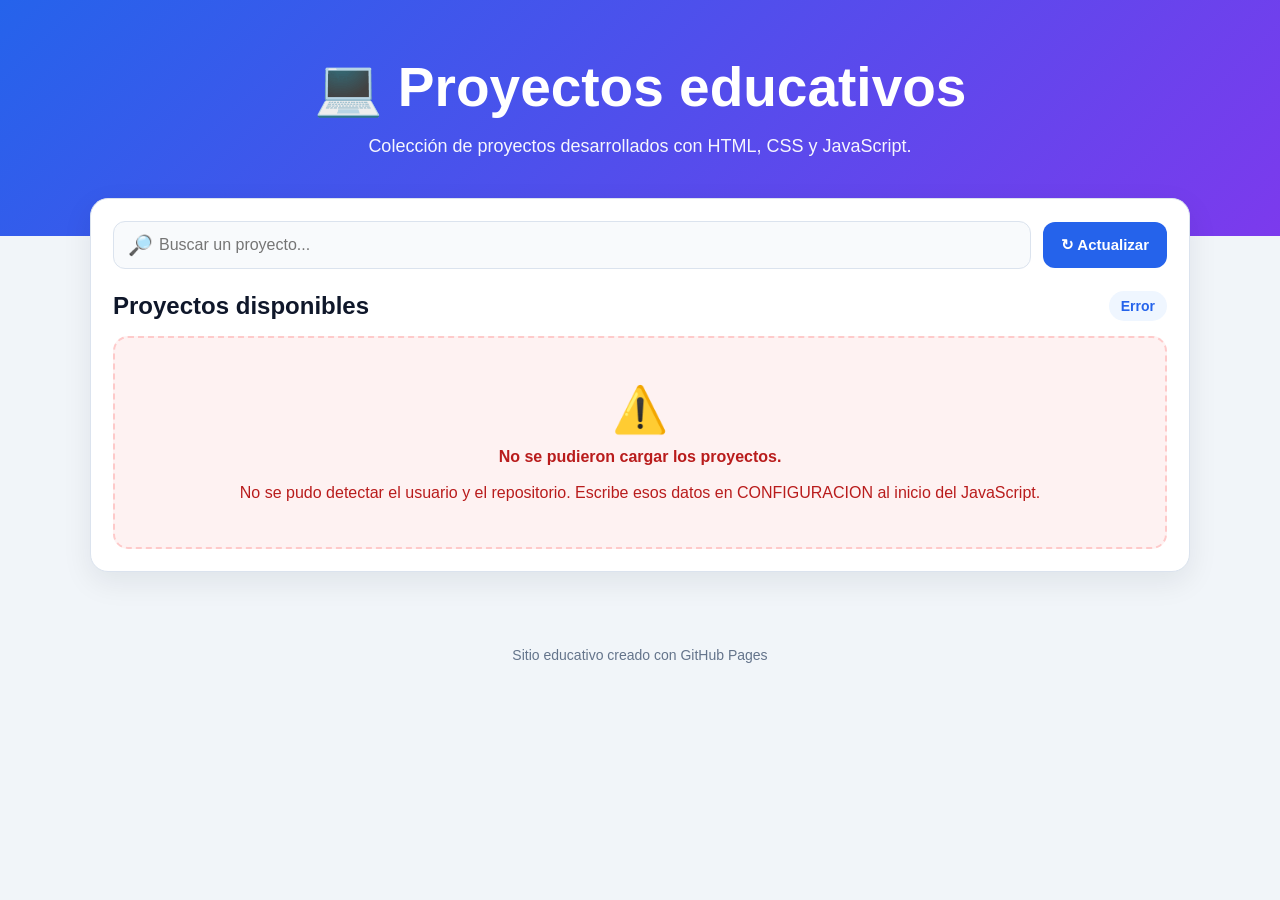
==== index.html @ 65eca0e7 "inicio" ====
<!DOCTYPE html>
<html lang="es">
<head>
  <meta charset="UTF-8">

  <meta
    name="viewport"
    content="width=device-width, initial-scale=1.0"
  >

  <title>Proyectos educativos</title>

  <style>
    :root {
      --color-principal: #2563eb;
      --color-principal-oscuro: #1d4ed8;
      --color-secundario: #7c3aed;
      --color-fondo: #f1f5f9;
      --color-tarjeta: #ffffff;
      --color-texto: #0f172a;
      --color-texto-suave: #64748b;
      --color-borde: #dbe3ee;
      --color-error: #b91c1c;
      --sombra: 0 10px 30px rgba(15, 23, 42, 0.08);
    }

    * {
      box-sizing: border-box;
    }

    body {
      margin: 0;
      min-height: 100vh;
      font-family: Arial, Helvetica, sans-serif;
      color: var(--color-texto);
      background: var(--color-fondo);
    }

    header {
      padding: 55px 20px 75px;
      text-align: center;
      color: white;
      background:
        linear-gradient(
          135deg,
          var(--color-principal),
          var(--color-secundario)
        );
    }

    header h1 {
      margin: 0 0 12px;
      font-size: clamp(32px, 6vw, 55px);
    }

    header p {
      max-width: 750px;
      margin: 0 auto;
      font-size: 18px;
      line-height: 1.6;
      opacity: 0.95;
    }

    main {
      width: min(1100px, calc(100% - 30px));
      margin: -38px auto 50px;
    }

    .panel {
      padding: 22px;
      background: white;
      border: 1px solid var(--color-borde);
      border-radius: 18px;
      box-shadow: var(--sombra);
    }

    .barra-superior {
      display: flex;
      align-items: center;
      gap: 12px;
    }

    .buscador {
      flex: 1;
      position: relative;
    }

    .buscador input {
      width: 100%;
      padding: 14px 16px 14px 45px;
      font-size: 16px;
      color: var(--color-texto);
      background: #f8fafc;
      border: 1px solid var(--color-borde);
      border-radius: 12px;
      outline: none;
    }

    .buscador input:focus {
      border-color: var(--color-principal);
      box-shadow: 0 0 0 3px rgba(37, 99, 235, 0.12);
    }

    .icono-busqueda {
      position: absolute;
      top: 50%;
      left: 15px;
      transform: translateY(-50%);
      font-size: 20px;
    }

    #botonActualizar {
      padding: 14px 18px;
      font-size: 15px;
      font-weight: bold;
      color: white;
      background: var(--color-principal);
      border: none;
      border-radius: 12px;
      cursor: pointer;
    }

    #botonActualizar:hover {
      background: var(--color-principal-oscuro);
    }

    #botonActualizar:disabled {
      cursor: wait;
      opacity: 0.7;
    }

    .resumen {
      display: flex;
      justify-content: space-between;
      align-items: center;
      gap: 12px;
      margin: 22px 0 15px;
    }

    .resumen h2 {
      margin: 0;
      font-size: 24px;
    }

    .contador {
      padding: 7px 12px;
      color: var(--color-principal);
      font-size: 14px;
      font-weight: bold;
      background: #eff6ff;
      border-radius: 20px;
    }

    .proyectos {
      display: grid;
      grid-template-columns:
        repeat(auto-fit, minmax(240px, 1fr));
      gap: 18px;
    }

    .proyecto {
      display: flex;
      flex-direction: column;
      min-height: 210px;
      padding: 22px;
      color: inherit;
      text-decoration: none;
      background: var(--color-tarjeta);
      border: 1px solid var(--color-borde);
      border-radius: 16px;
      transition:
        transform 0.2s ease,
        box-shadow 0.2s ease,
        border-color 0.2s ease;
    }

    .proyecto:hover {
      transform: translateY(-5px);
      border-color: var(--color-principal);
      box-shadow: 0 15px 35px rgba(15, 23, 42, 0.12);
    }

    .proyecto-icono {
      width: 55px;
      height: 55px;
      display: grid;
      place-items: center;
      margin-bottom: 16px;
      font-size: 28px;
      background: #eff6ff;
      border-radius: 14px;
    }

    .proyecto h3 {
      margin: 0 0 10px;
      font-size: 21px;
    }

    .proyecto p {
      margin: 0 0 20px;
      color: var(--color-texto-suave);
      line-height: 1.5;
    }

    .abrir {
      margin-top: auto;
      color: var(--color-principal);
      font-weight: bold;
    }

    .estado {
      padding: 45px 20px;
      text-align: center;
      color: var(--color-texto-suave);
      background: #f8fafc;
      border: 2px dashed var(--color-borde);
      border-radius: 15px;
    }

    .estado-icono {
      display: block;
      margin-bottom: 12px;
      font-size: 45px;
    }

    .error {
      color: var(--color-error);
      background: #fef2f2;
      border-color: #fecaca;
    }

    .oculto {
      display: none;
    }

    footer {
      padding: 25px;
      text-align: center;
      color: var(--color-texto-suave);
      font-size: 14px;
    }

    @media (max-width: 600px) {
      header {
        padding-top: 40px;
      }

      .barra-superior {
        flex-direction: column;
      }

      #botonActualizar {
        width: 100%;
      }

      .resumen {
        align-items: flex-start;
        flex-direction: column;
      }
    }
  </style>
</head>

<body>

  <header>
    <h1>💻 Proyectos educativos</h1>

    <p>
      Colección de proyectos desarrollados con HTML,
      CSS y JavaScript.
    </p>
  </header>

  <main>
    <section class="panel">

      <div class="barra-superior">
        <div class="buscador">
          <span class="icono-busqueda">🔎</span>

          <input
            type="search"
            id="buscador"
            placeholder="Buscar un proyecto..."
            autocomplete="off"
          >
        </div>

        <button type="button" id="botonActualizar">
          ↻ Actualizar
        </button>
      </div>

      <div class="resumen">
        <h2>Proyectos disponibles</h2>

        <span class="contador" id="contador">
          Cargando...
        </span>
      </div>

      <div id="estado" class="estado">
        <span class="estado-icono">⏳</span>
        Buscando proyectos...
      </div>

      <section
        id="contenedorProyectos"
        class="proyectos oculto"
        aria-live="polite"
      ></section>

    </section>
  </main>

  <footer>
    Sitio educativo creado con GitHub Pages
  </footer>

  <script>
    "use strict";

    /*
      CONFIGURACIÓN

      Cuando el sitio está publicado en una dirección
      como:

      https://usuario.github.io/proyectos-web/

      el usuario y el repositorio se detectan
      automáticamente.

      Solo debes escribirlos manualmente si pruebas
      el archivo localmente o utilizas un dominio propio.
    */

    const CONFIGURACION = {
      usuario: "",
      repositorio: "",
      rama: "main",

      /*
        Estas carpetas no aparecerán como proyectos.
      */

      carpetasIgnoradas: [
        ".github",
        "assets",
        "css",
        "js",
        "img",
        "images",
        "recursos",
        "archivos"
      ]
    };

    const contenedorProyectos =
      document.getElementById("contenedorProyectos");

    const elementoEstado =
      document.getElementById("estado");

    const elementoContador =
      document.getElementById("contador");

    const buscador =
      document.getElementById("buscador");

    const botonActualizar =
      document.getElementById("botonActualizar");

    let proyectosEncontrados = [];

    /**
     * Obtiene el usuario y el repositorio.
     * Primero revisa la configuración manual.
     * Después intenta detectarlos desde github.io.
     */
    function obtenerDatosRepositorio() {
      let usuario = CONFIGURACION.usuario.trim();
      let repositorio =
        CONFIGURACION.repositorio.trim();

      const estaEnGitHubPages =
        window.location.hostname.endsWith(
          ".github.io"
        );

      if (
        estaEnGitHubPages &&
        (!usuario || !repositorio)
      ) {
        usuario =
          window.location.hostname.split(".")[0];

        const partesRuta =
          window.location.pathname
            .split("/")
            .filter(Boolean);

        /*
          Proyecto normal:
          usuario.github.io/repositorio/

          Página principal del usuario:
          usuario.github.io/
        */

        repositorio =
          partesRuta[0] ||
          `${usuario}.github.io`;
      }

      if (!usuario || !repositorio) {
        throw new Error(
          "No se pudo detectar el usuario y el " +
          "repositorio. Escribe esos datos en " +
          "CONFIGURACION al inicio del JavaScript."
        );
      }

      return {
        usuario,
        repositorio,
        rama: CONFIGURACION.rama
      };
    }

    /**
     * Convierte el nombre de una carpeta en un
     * título más agradable.
     *
     * Ejemplo:
     * juego-de-culebra -> Juego De Culebra
     */
    function formatearNombre(nombreCarpeta) {
      return nombreCarpeta
        .replace(/[-_]+/g, " ")
        .replace(/\s+/g, " ")
        .trim()
        .replace(
          /\b\p{L}/gu,
          letra => letra.toUpperCase()
        );
    }

    /**
     * Determina si una carpeta debe mostrarse.
     */
    function carpetaPermitida(carpeta) {
      const nombreMinuscula =
        carpeta.name.toLowerCase();

      const ignoradas =
        CONFIGURACION.carpetasIgnoradas.map(
          nombre => nombre.toLowerCase()
        );

      return (
        carpeta.type === "dir" &&
        !carpeta.name.startsWith(".") &&
        !ignoradas.includes(nombreMinuscula)
      );
    }

    /**
     * Construye la dirección relativa del proyecto.
     */
    function construirEnlace(nombreCarpeta) {
      return `./${encodeURIComponent(nombreCarpeta)}/`;
    }

    /**
     * Crea una tarjeta HTML para cada proyecto.
     */
    function crearTarjeta(proyecto) {
      const enlace = document.createElement("a");

      enlace.className = "proyecto";
      enlace.href = construirEnlace(proyecto.name);

      const icono = document.createElement("div");
      icono.className = "proyecto-icono";
      icono.textContent = "🌐";

      const titulo = document.createElement("h3");
      titulo.textContent =
        formatearNombre(proyecto.name);

      const descripcion =
        document.createElement("p");

      descripcion.textContent =
        "Proyecto web desarrollado con HTML, " +
        "CSS y JavaScript.";

      const textoAbrir =
        document.createElement("span");

      textoAbrir.className = "abrir";
      textoAbrir.textContent = "Abrir proyecto →";

      enlace.append(
        icono,
        titulo,
        descripcion,
        textoAbrir
      );

      return enlace;
    }

    /**
     * Dibuja las tarjetas de proyectos.
     */
    function mostrarProyectos(lista) {
      contenedorProyectos.innerHTML = "";

      if (lista.length === 0) {
        contenedorProyectos.classList.add("oculto");

        elementoEstado.className = "estado";
        elementoEstado.classList.remove("oculto");

        elementoEstado.innerHTML = `
          <span class="estado-icono">📂</span>
          No se encontraron proyectos.
        `;

        elementoContador.textContent = "0 proyectos";
        return;
      }

      elementoEstado.classList.add("oculto");
      contenedorProyectos.classList.remove("oculto");

      lista.forEach(proyecto => {
        contenedorProyectos.appendChild(
          crearTarjeta(proyecto)
        );
      });

      const palabra =
        lista.length === 1
          ? "proyecto"
          : "proyectos";

      elementoContador.textContent =
        `${lista.length} ${palabra}`;
    }

    /**
     * Consulta las carpetas del repositorio.
     */
    async function cargarProyectos() {
      botonActualizar.disabled = true;
      botonActualizar.textContent = "Buscando...";

      contenedorProyectos.classList.add("oculto");

      elementoEstado.className = "estado";
      elementoEstado.classList.remove("oculto");

      elementoEstado.innerHTML = `
        <span class="estado-icono">⏳</span>
        Buscando proyectos en GitHub...
      `;

      elementoContador.textContent = "Cargando...";

      try {
        const datos = obtenerDatosRepositorio();

        const urlAPI =
          "https://api.github.com/repos/" +
          `${encodeURIComponent(datos.usuario)}/` +
          `${encodeURIComponent(datos.repositorio)}/` +
          "contents" +
          `?ref=${encodeURIComponent(datos.rama)}`;

        const respuesta = await fetch(urlAPI, {
          cache: "no-store"
        });

        if (!respuesta.ok) {
          if (respuesta.status === 404) {
            throw new Error(
              "No se encontró el repositorio. " +
              "Comprueba el nombre del usuario, " +
              "el repositorio y la rama."
            );
          }

          if (respuesta.status === 403) {
            throw new Error(
              "GitHub rechazó temporalmente la " +
              "consulta. Puede haberse alcanzado " +
              "el límite de solicitudes de la API."
            );
          }

          throw new Error(
            `Error de GitHub: ${respuesta.status}`
          );
        }

        const contenido = await respuesta.json();

        if (!Array.isArray(contenido)) {
          throw new Error(
            "GitHub no devolvió una lista de archivos."
          );
        }

        proyectosEncontrados = contenido
          .filter(carpetaPermitida)
          .sort((a, b) =>
            a.name.localeCompare(
              b.name,
              "es",
              { sensitivity: "base" }
            )
          );

        buscador.value = "";
        mostrarProyectos(proyectosEncontrados);

      } catch (error) {
        console.error(error);

        proyectosEncontrados = [];

        elementoContador.textContent = "Error";

        elementoEstado.className = "estado error";
        elementoEstado.classList.remove("oculto");

        elementoEstado.innerHTML = `
          <span class="estado-icono">⚠️</span>
          <strong>No se pudieron cargar los proyectos.</strong>
          <br><br>
          ${error.message}
        `;
      } finally {
        botonActualizar.disabled = false;
        botonActualizar.textContent = "↻ Actualizar";
      }
    }

    /**
     * Filtra los proyectos mientras se escribe.
     */
    buscador.addEventListener("input", () => {
      const texto =
        buscador.value
          .trim()
          .toLowerCase();

      const filtrados =
        proyectosEncontrados.filter(proyecto => {
          const nombre =
            formatearNombre(proyecto.name)
              .toLowerCase();

          return nombre.includes(texto);
        });

      mostrarProyectos(filtrados);
    });

    botonActualizar.addEventListener(
      "click",
      cargarProyectos
    );

    cargarProyectos();
  </script>

</body>
</html>
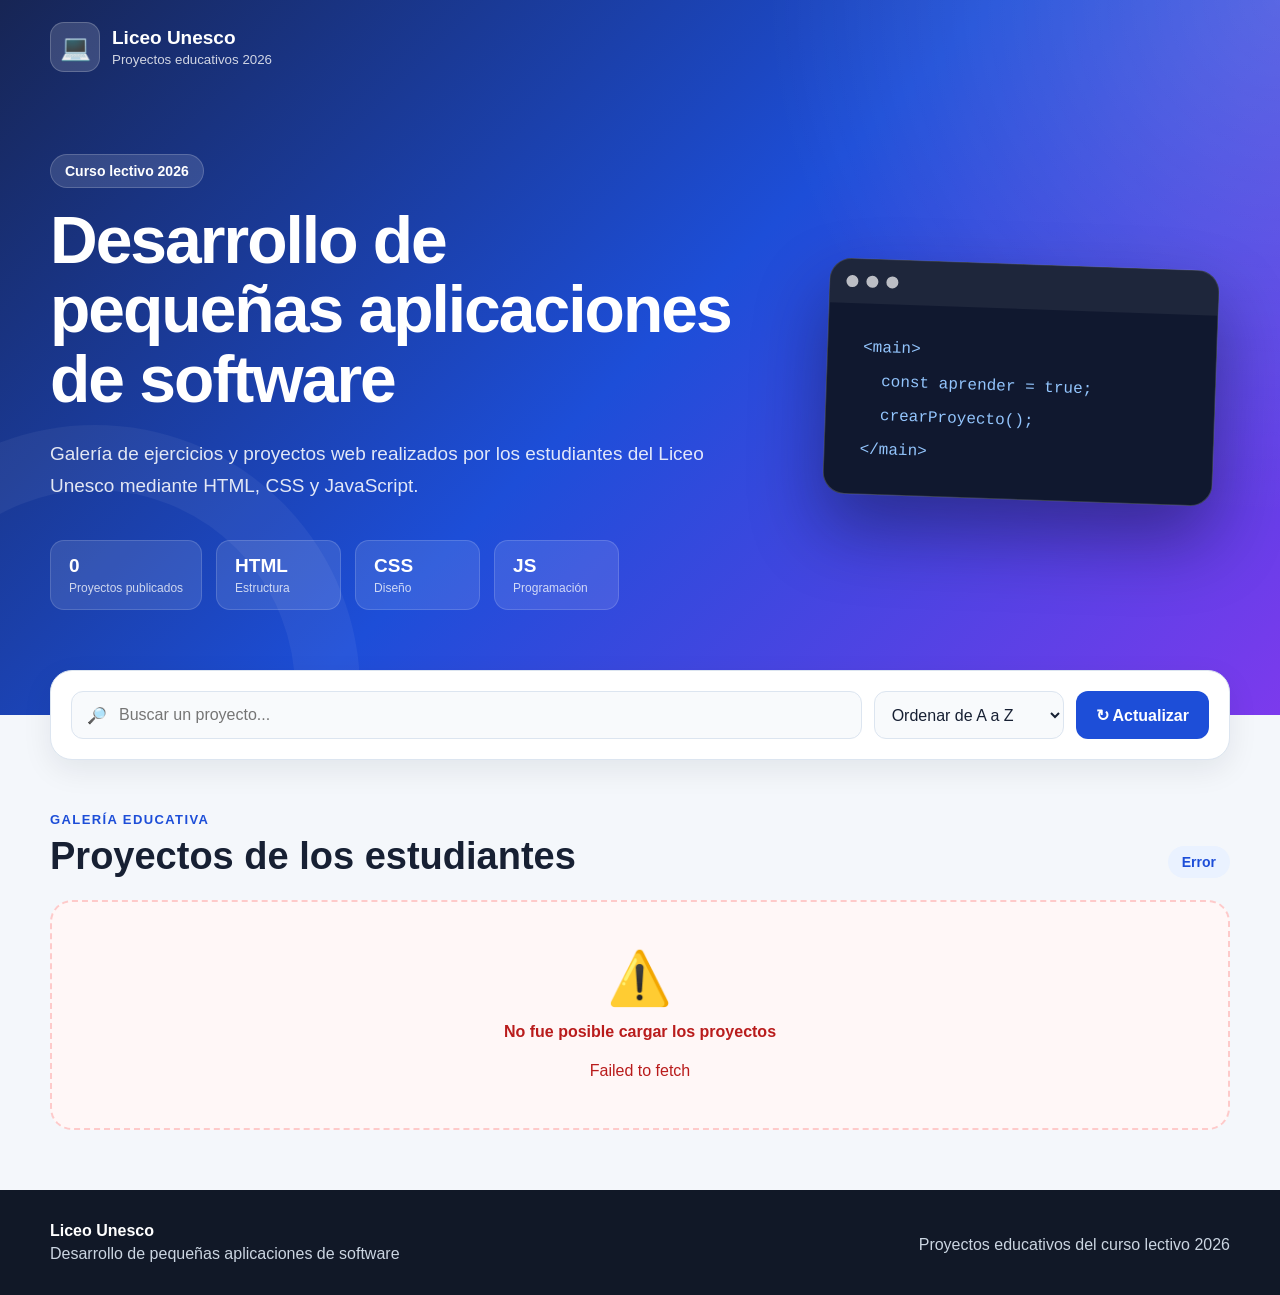
==== commit b777831a: "prueba" ====
--- a/index.html
+++ b/index.html
@@ -8,676 +8,164 @@
     content="width=device-width, initial-scale=1.0"
   >
 
-  <title>Proyectos educativos</title>
+  <meta
+    name="description"
+    content="Galería de proyectos de Desarrollo de pequeñas aplicaciones de software del Liceo Unesco."
+  >
 
-  <style>
-    :root {
-      --color-principal: #2563eb;
-      --color-principal-oscuro: #1d4ed8;
-      --color-secundario: #7c3aed;
-      --color-fondo: #f1f5f9;
-      --color-tarjeta: #ffffff;
-      --color-texto: #0f172a;
-      --color-texto-suave: #64748b;
-      --color-borde: #dbe3ee;
-      --color-error: #b91c1c;
-      --sombra: 0 10px 30px rgba(15, 23, 42, 0.08);
-    }
+  <title>
+    Proyectos de Desarrollo de Software | Liceo Unesco
+  </title>
 
-    * {
-      box-sizing: border-box;
-    }
-
-    body {
-      margin: 0;
-      min-height: 100vh;
-      font-family: Arial, Helvetica, sans-serif;
-      color: var(--color-texto);
-      background: var(--color-fondo);
-    }
-
-    header {
-      padding: 55px 20px 75px;
-      text-align: center;
-      color: white;
-      background:
-        linear-gradient(
-          135deg,
-          var(--color-principal),
-          var(--color-secundario)
-        );
-    }
-
-    header h1 {
-      margin: 0 0 12px;
-      font-size: clamp(32px, 6vw, 55px);
-    }
-
-    header p {
-      max-width: 750px;
-      margin: 0 auto;
-      font-size: 18px;
-      line-height: 1.6;
-      opacity: 0.95;
-    }
-
-    main {
-      width: min(1100px, calc(100% - 30px));
-      margin: -38px auto 50px;
-    }
-
-    .panel {
-      padding: 22px;
-      background: white;
-      border: 1px solid var(--color-borde);
-      border-radius: 18px;
-      box-shadow: var(--sombra);
-    }
-
-    .barra-superior {
-      display: flex;
-      align-items: center;
-      gap: 12px;
-    }
-
-    .buscador {
-      flex: 1;
-      position: relative;
-    }
-
-    .buscador input {
-      width: 100%;
-      padding: 14px 16px 14px 45px;
-      font-size: 16px;
-      color: var(--color-texto);
-      background: #f8fafc;
-      border: 1px solid var(--color-borde);
-      border-radius: 12px;
-      outline: none;
-    }
-
-    .buscador input:focus {
-      border-color: var(--color-principal);
-      box-shadow: 0 0 0 3px rgba(37, 99, 235, 0.12);
-    }
-
-    .icono-busqueda {
-      position: absolute;
-      top: 50%;
-      left: 15px;
-      transform: translateY(-50%);
-      font-size: 20px;
-    }
-
-    #botonActualizar {
-      padding: 14px 18px;
-      font-size: 15px;
-      font-weight: bold;
-      color: white;
-      background: var(--color-principal);
-      border: none;
-      border-radius: 12px;
-      cursor: pointer;
-    }
-
-    #botonActualizar:hover {
-      background: var(--color-principal-oscuro);
-    }
-
-    #botonActualizar:disabled {
-      cursor: wait;
-      opacity: 0.7;
-    }
-
-    .resumen {
-      display: flex;
-      justify-content: space-between;
-      align-items: center;
-      gap: 12px;
-      margin: 22px 0 15px;
-    }
-
-    .resumen h2 {
-      margin: 0;
-      font-size: 24px;
-    }
-
-    .contador {
-      padding: 7px 12px;
-      color: var(--color-principal);
-      font-size: 14px;
-      font-weight: bold;
-      background: #eff6ff;
-      border-radius: 20px;
-    }
-
-    .proyectos {
-      display: grid;
-      grid-template-columns:
-        repeat(auto-fit, minmax(240px, 1fr));
-      gap: 18px;
-    }
-
-    .proyecto {
-      display: flex;
-      flex-direction: column;
-      min-height: 210px;
-      padding: 22px;
-      color: inherit;
-      text-decoration: none;
-      background: var(--color-tarjeta);
-      border: 1px solid var(--color-borde);
-      border-radius: 16px;
-      transition:
-        transform 0.2s ease,
-        box-shadow 0.2s ease,
-        border-color 0.2s ease;
-    }
-
-    .proyecto:hover {
-      transform: translateY(-5px);
-      border-color: var(--color-principal);
-      box-shadow: 0 15px 35px rgba(15, 23, 42, 0.12);
-    }
-
-    .proyecto-icono {
-      width: 55px;
-      height: 55px;
-      display: grid;
-      place-items: center;
-      margin-bottom: 16px;
-      font-size: 28px;
-      background: #eff6ff;
-      border-radius: 14px;
-    }
-
-    .proyecto h3 {
-      margin: 0 0 10px;
-      font-size: 21px;
-    }
-
-    .proyecto p {
-      margin: 0 0 20px;
-      color: var(--color-texto-suave);
-      line-height: 1.5;
-    }
-
-    .abrir {
-      margin-top: auto;
-      color: var(--color-principal);
-      font-weight: bold;
-    }
-
-    .estado {
-      padding: 45px 20px;
-      text-align: center;
-      color: var(--color-texto-suave);
-      background: #f8fafc;
-      border: 2px dashed var(--color-borde);
-      border-radius: 15px;
-    }
-
-    .estado-icono {
-      display: block;
-      margin-bottom: 12px;
-      font-size: 45px;
-    }
-
-    .error {
-      color: var(--color-error);
-      background: #fef2f2;
-      border-color: #fecaca;
-    }
-
-    .oculto {
-      display: none;
-    }
-
-    footer {
-      padding: 25px;
-      text-align: center;
-      color: var(--color-texto-suave);
-      font-size: 14px;
-    }
-
-    @media (max-width: 600px) {
-      header {
-        padding-top: 40px;
-      }
-
-      .barra-superior {
-        flex-direction: column;
-      }
-
-      #botonActualizar {
-        width: 100%;
-      }
-
-      .resumen {
-        align-items: flex-start;
-        flex-direction: column;
-      }
-    }
-  </style>
+  <link rel="stylesheet" href="./css/styles.css">
+  <script src="./js/app.js" defer></script>
 </head>
 
 <body>
 
-  <header>
-    <h1>💻 Proyectos educativos</h1>
+  <header class="encabezado">
+    <nav class="navegacion">
+      <a href="./" class="marca">
+        <span class="marca-icono">💻</span>
 
-    <p>
-      Colección de proyectos desarrollados con HTML,
-      CSS y JavaScript.
-    </p>
+        <span class="marca-texto">
+          <strong>Liceo Unesco</strong>
+          <small>Proyectos educativos 2026</small>
+        </span>
+      </a>
+    </nav>
+
+    <section class="presentacion">
+      <div class="presentacion-contenido">
+        <span class="etiqueta">Curso lectivo 2026</span>
+
+        <h1>
+          Desarrollo de pequeñas aplicaciones de software
+        </h1>
+
+        <p>
+          Galería de ejercicios y proyectos web realizados
+          por los estudiantes del Liceo Unesco mediante
+          HTML, CSS y JavaScript.
+        </p>
+
+        <div class="estadisticas">
+          <div class="estadistica">
+            <strong id="totalProyectos">0</strong>
+            <span>Proyectos publicados</span>
+          </div>
+
+          <div class="estadistica">
+            <strong>HTML</strong>
+            <span>Estructura</span>
+          </div>
+
+          <div class="estadistica">
+            <strong>CSS</strong>
+            <span>Diseño</span>
+          </div>
+
+          <div class="estadistica">
+            <strong>JS</strong>
+            <span>Programación</span>
+          </div>
+        </div>
+      </div>
+
+      <div class="presentacion-ilustracion" aria-hidden="true">
+        <div class="ventana-codigo">
+          <div class="ventana-barra">
+            <span></span>
+            <span></span>
+            <span></span>
+          </div>
+
+          <div class="lineas-codigo">
+            <span>&lt;main&gt;</span>
+            <span>&nbsp;&nbsp;const aprender = true;</span>
+            <span>&nbsp;&nbsp;crearProyecto();</span>
+            <span>&lt;/main&gt;</span>
+          </div>
+        </div>
+      </div>
+    </section>
   </header>
 
-  <main>
-    <section class="panel">
+  <main class="contenido-principal">
 
-      <div class="barra-superior">
-        <div class="buscador">
-          <span class="icono-busqueda">🔎</span>
+    <section class="panel-controles">
+      <div class="buscador-contenedor">
+        <span class="buscador-icono">🔎</span>
 
-          <input
-            type="search"
-            id="buscador"
-            placeholder="Buscar un proyecto..."
-            autocomplete="off"
-          >
+        <input
+          type="search"
+          id="buscador"
+          placeholder="Buscar un proyecto..."
+          autocomplete="off"
+          aria-label="Buscar proyectos"
+        >
+      </div>
+
+      <select
+        id="ordenProyectos"
+        class="selector"
+        aria-label="Ordenar proyectos"
+      >
+        <option value="nombre-asc">
+          Ordenar de A a Z
+        </option>
+
+        <option value="nombre-desc">
+          Ordenar de Z a A
+        </option>
+      </select>
+
+      <button
+        type="button"
+        id="botonActualizar"
+        class="boton-actualizar"
+      >
+        ↻ Actualizar
+      </button>
+    </section>
+
+    <section class="seccion-proyectos">
+      <div class="seccion-encabezado">
+        <div>
+          <span class="subtitulo">Galería educativa</span>
+          <h2>Proyectos de los estudiantes</h2>
         </div>
 
-        <button type="button" id="botonActualizar">
-          ↻ Actualizar
-        </button>
-      </div>
-
-      <div class="resumen">
-        <h2>Proyectos disponibles</h2>
-
-        <span class="contador" id="contador">
-          Cargando...
+        <span id="contador" class="contador">
+          Cargando…
         </span>
       </div>
 
       <div id="estado" class="estado">
-        <span class="estado-icono">⏳</span>
-        Buscando proyectos...
+        <div class="cargador"></div>
+        <p>Buscando proyectos publicados…</p>
       </div>
 
-      <section
+      <div
         id="contenedorProyectos"
-        class="proyectos oculto"
+        class="rejilla-proyectos oculto"
         aria-live="polite"
-      ></section>
+      ></div>
+    </section>
 
-    </section>
   </main>
 
-  <footer>
-    Sitio educativo creado con GitHub Pages
+  <footer class="pie-pagina">
+    <div>
+      <strong>Liceo Unesco</strong>
+
+      <p>
+        Desarrollo de pequeñas aplicaciones de software
+      </p>
+    </div>
+
+    <p>Proyectos educativos del curso lectivo 2026</p>
   </footer>
-
-  <script>
-    "use strict";
-
-    /*
-      CONFIGURACIÓN
-
-      Cuando el sitio está publicado en una dirección
-      como:
-
-      https://usuario.github.io/proyectos-web/
-
-      el usuario y el repositorio se detectan
-      automáticamente.
-
-      Solo debes escribirlos manualmente si pruebas
-      el archivo localmente o utilizas un dominio propio.
-    */
-
-    const CONFIGURACION = {
-      usuario: "",
-      repositorio: "",
-      rama: "main",
-
-      /*
-        Estas carpetas no aparecerán como proyectos.
-      */
-
-      carpetasIgnoradas: [
-        ".github",
-        "assets",
-        "css",
-        "js",
-        "img",
-        "images",
-        "recursos",
-        "archivos"
-      ]
-    };
-
-    const contenedorProyectos =
-      document.getElementById("contenedorProyectos");
-
-    const elementoEstado =
-      document.getElementById("estado");
-
-    const elementoContador =
-      document.getElementById("contador");
-
-    const buscador =
-      document.getElementById("buscador");
-
-    const botonActualizar =
-      document.getElementById("botonActualizar");
-
-    let proyectosEncontrados = [];
-
-    /**
-     * Obtiene el usuario y el repositorio.
-     * Primero revisa la configuración manual.
-     * Después intenta detectarlos desde github.io.
-     */
-    function obtenerDatosRepositorio() {
-      let usuario = CONFIGURACION.usuario.trim();
-      let repositorio =
-        CONFIGURACION.repositorio.trim();
-
-      const estaEnGitHubPages =
-        window.location.hostname.endsWith(
-          ".github.io"
-        );
-
-      if (
-        estaEnGitHubPages &&
-        (!usuario || !repositorio)
-      ) {
-        usuario =
-          window.location.hostname.split(".")[0];
-
-        const partesRuta =
-          window.location.pathname
-            .split("/")
-            .filter(Boolean);
-
-        /*
-          Proyecto normal:
-          usuario.github.io/repositorio/
-
-          Página principal del usuario:
-          usuario.github.io/
-        */
-
-        repositorio =
-          partesRuta[0] ||
-          `${usuario}.github.io`;
-      }
-
-      if (!usuario || !repositorio) {
-        throw new Error(
-          "No se pudo detectar el usuario y el " +
-          "repositorio. Escribe esos datos en " +
-          "CONFIGURACION al inicio del JavaScript."
-        );
-      }
-
-      return {
-        usuario,
-        repositorio,
-        rama: CONFIGURACION.rama
-      };
-    }
-
-    /**
-     * Convierte el nombre de una carpeta en un
-     * título más agradable.
-     *
-     * Ejemplo:
-     * juego-de-culebra -> Juego De Culebra
-     */
-    function formatearNombre(nombreCarpeta) {
-      return nombreCarpeta
-        .replace(/[-_]+/g, " ")
-        .replace(/\s+/g, " ")
-        .trim()
-        .replace(
-          /\b\p{L}/gu,
-          letra => letra.toUpperCase()
-        );
-    }
-
-    /**
-     * Determina si una carpeta debe mostrarse.
-     */
-    function carpetaPermitida(carpeta) {
-      const nombreMinuscula =
-        carpeta.name.toLowerCase();
-
-      const ignoradas =
-        CONFIGURACION.carpetasIgnoradas.map(
-          nombre => nombre.toLowerCase()
-        );
-
-      return (
-        carpeta.type === "dir" &&
-        !carpeta.name.startsWith(".") &&
-        !ignoradas.includes(nombreMinuscula)
-      );
-    }
-
-    /**
-     * Construye la dirección relativa del proyecto.
-     */
-    function construirEnlace(nombreCarpeta) {
-      return `./${encodeURIComponent(nombreCarpeta)}/`;
-    }
-
-    /**
-     * Crea una tarjeta HTML para cada proyecto.
-     */
-    function crearTarjeta(proyecto) {
-      const enlace = document.createElement("a");
-
-      enlace.className = "proyecto";
-      enlace.href = construirEnlace(proyecto.name);
-
-      const icono = document.createElement("div");
-      icono.className = "proyecto-icono";
-      icono.textContent = "🌐";
-
-      const titulo = document.createElement("h3");
-      titulo.textContent =
-        formatearNombre(proyecto.name);
-
-      const descripcion =
-        document.createElement("p");
-
-      descripcion.textContent =
-        "Proyecto web desarrollado con HTML, " +
-        "CSS y JavaScript.";
-
-      const textoAbrir =
-        document.createElement("span");
-
-      textoAbrir.className = "abrir";
-      textoAbrir.textContent = "Abrir proyecto →";
-
-      enlace.append(
-        icono,
-        titulo,
-        descripcion,
-        textoAbrir
-      );
-
-      return enlace;
-    }
-
-    /**
-     * Dibuja las tarjetas de proyectos.
-     */
-    function mostrarProyectos(lista) {
-      contenedorProyectos.innerHTML = "";
-
-      if (lista.length === 0) {
-        contenedorProyectos.classList.add("oculto");
-
-        elementoEstado.className = "estado";
-        elementoEstado.classList.remove("oculto");
-
-        elementoEstado.innerHTML = `
-          <span class="estado-icono">📂</span>
-          No se encontraron proyectos.
-        `;
-
-        elementoContador.textContent = "0 proyectos";
-        return;
-      }
-
-      elementoEstado.classList.add("oculto");
-      contenedorProyectos.classList.remove("oculto");
-
-      lista.forEach(proyecto => {
-        contenedorProyectos.appendChild(
-          crearTarjeta(proyecto)
-        );
-      });
-
-      const palabra =
-        lista.length === 1
-          ? "proyecto"
-          : "proyectos";
-
-      elementoContador.textContent =
-        `${lista.length} ${palabra}`;
-    }
-
-    /**
-     * Consulta las carpetas del repositorio.
-     */
-    async function cargarProyectos() {
-      botonActualizar.disabled = true;
-      botonActualizar.textContent = "Buscando...";
-
-      contenedorProyectos.classList.add("oculto");
-
-      elementoEstado.className = "estado";
-      elementoEstado.classList.remove("oculto");
-
-      elementoEstado.innerHTML = `
-        <span class="estado-icono">⏳</span>
-        Buscando proyectos en GitHub...
-      `;
-
-      elementoContador.textContent = "Cargando...";
-
-      try {
-        const datos = obtenerDatosRepositorio();
-
-        const urlAPI =
-          "https://api.github.com/repos/" +
-          `${encodeURIComponent(datos.usuario)}/` +
-          `${encodeURIComponent(datos.repositorio)}/` +
-          "contents" +
-          `?ref=${encodeURIComponent(datos.rama)}`;
-
-        const respuesta = await fetch(urlAPI, {
-          cache: "no-store"
-        });
-
-        if (!respuesta.ok) {
-          if (respuesta.status === 404) {
-            throw new Error(
-              "No se encontró el repositorio. " +
-              "Comprueba el nombre del usuario, " +
-              "el repositorio y la rama."
-            );
-          }
-
-          if (respuesta.status === 403) {
-            throw new Error(
-              "GitHub rechazó temporalmente la " +
-              "consulta. Puede haberse alcanzado " +
-              "el límite de solicitudes de la API."
-            );
-          }
-
-          throw new Error(
-            `Error de GitHub: ${respuesta.status}`
-          );
-        }
-
-        const contenido = await respuesta.json();
-
-        if (!Array.isArray(contenido)) {
-          throw new Error(
-            "GitHub no devolvió una lista de archivos."
-          );
-        }
-
-        proyectosEncontrados = contenido
-          .filter(carpetaPermitida)
-          .sort((a, b) =>
-            a.name.localeCompare(
-              b.name,
-              "es",
-              { sensitivity: "base" }
-            )
-          );
-
-        buscador.value = "";
-        mostrarProyectos(proyectosEncontrados);
-
-      } catch (error) {
-        console.error(error);
-
-        proyectosEncontrados = [];
-
-        elementoContador.textContent = "Error";
-
-        elementoEstado.className = "estado error";
-        elementoEstado.classList.remove("oculto");
-
-        elementoEstado.innerHTML = `
-          <span class="estado-icono">⚠️</span>
-          <strong>No se pudieron cargar los proyectos.</strong>
-          <br><br>
-          ${error.message}
-        `;
-      } finally {
-        botonActualizar.disabled = false;
-        botonActualizar.textContent = "↻ Actualizar";
-      }
-    }
-
-    /**
-     * Filtra los proyectos mientras se escribe.
-     */
-    buscador.addEventListener("input", () => {
-      const texto =
-        buscador.value
-          .trim()
-          .toLowerCase();
-
-      const filtrados =
-        proyectosEncontrados.filter(proyecto => {
-          const nombre =
-            formatearNombre(proyecto.name)
-              .toLowerCase();
-
-          return nombre.includes(texto);
-        });
-
-      mostrarProyectos(filtrados);
-    });
-
-    botonActualizar.addEventListener(
-      "click",
-      cargarProyectos
-    );
-
-    cargarProyectos();
-  </script>
 
 </body>
 </html>
--- a/css/styles.css
+++ b/css/styles.css
@@ -0,0 +1,587 @@
+:root {
+    --primario: #1d4ed8;
+    --primario-oscuro: #1e3a8a;
+    --secundario: #7c3aed;
+    --acento: #06b6d4;
+    --fondo: #f4f7fb;
+    --superficie: #ffffff;
+    --texto: #172033;
+    --texto-suave: #64748b;
+    --borde: #dce5f0;
+    --exito: #15803d;
+    --error: #b91c1c;
+    --sombra: 0 10px 30px rgba(15, 23, 42, 0.08);
+    --sombra-grande: 0 18px 45px rgba(15, 23, 42, 0.15);
+}
+
+* {
+    box-sizing: border-box;
+}
+
+html {
+    scroll-behavior: smooth;
+}
+
+body {
+    margin: 0;
+    min-height: 100vh;
+    font-family: Arial, Helvetica, sans-serif;
+    color: var(--texto);
+    background: var(--fondo);
+}
+
+a {
+    color: inherit;
+}
+
+button,
+input,
+select {
+    font: inherit;
+}
+
+/* Encabezado */
+
+.encabezado {
+    position: relative;
+    overflow: hidden;
+    color: white;
+    background:
+        radial-gradient(circle at top right,
+            rgba(255, 255, 255, 0.17),
+            transparent 35%),
+        linear-gradient(135deg,
+            #172554,
+            var(--primario),
+            var(--secundario));
+}
+
+.encabezado::before {
+    content: "";
+    position: absolute;
+    width: 400px;
+    height: 400px;
+    left: -170px;
+    bottom: -240px;
+    border: 65px solid rgba(255, 255, 255, 0.05);
+    border-radius: 50%;
+}
+
+.navegacion {
+    position: relative;
+    z-index: 1;
+    width: min(1180px, calc(100% - 32px));
+    margin: 0 auto;
+    padding: 22px 0;
+}
+
+.marca {
+    display: inline-flex;
+    align-items: center;
+    gap: 12px;
+    color: white;
+    text-decoration: none;
+}
+
+.marca-icono {
+    width: 50px;
+    height: 50px;
+    display: grid;
+    place-items: center;
+    font-size: 25px;
+    background: rgba(255, 255, 255, 0.15);
+    border: 1px solid rgba(255, 255, 255, 0.2);
+    border-radius: 14px;
+}
+
+.marca-texto {
+    display: flex;
+    flex-direction: column;
+}
+
+.marca-texto strong {
+    font-size: 19px;
+}
+
+.marca-texto small {
+    margin-top: 3px;
+    opacity: 0.8;
+}
+
+/* Presentación */
+
+.presentacion {
+    position: relative;
+    z-index: 1;
+    width: min(1180px, calc(100% - 32px));
+    margin: 0 auto;
+    padding: 60px 0 105px;
+    display: grid;
+    grid-template-columns: 1.25fr 0.75fr;
+    align-items: center;
+    gap: 65px;
+}
+
+.etiqueta {
+    display: inline-block;
+    margin-bottom: 18px;
+    padding: 8px 14px;
+    font-size: 14px;
+    font-weight: bold;
+    background: rgba(255, 255, 255, 0.13);
+    border: 1px solid rgba(255, 255, 255, 0.18);
+    border-radius: 999px;
+}
+
+.presentacion h1 {
+    max-width: 780px;
+    margin: 0;
+    font-size: clamp(38px, 6vw, 66px);
+    line-height: 1.05;
+    letter-spacing: -2px;
+}
+
+.presentacion p {
+    max-width: 720px;
+    margin: 24px 0 0;
+    font-size: 19px;
+    line-height: 1.7;
+    color: rgba(255, 255, 255, 0.87);
+}
+
+.estadisticas {
+    margin-top: 38px;
+    display: flex;
+    flex-wrap: wrap;
+    gap: 14px;
+}
+
+.estadistica {
+    min-width: 125px;
+    padding: 14px 18px;
+    background: rgba(255, 255, 255, 0.11);
+    border: 1px solid rgba(255, 255, 255, 0.15);
+    border-radius: 14px;
+}
+
+.estadistica strong,
+.estadistica span {
+    display: block;
+}
+
+.estadistica strong {
+    font-size: 19px;
+}
+
+.estadistica span {
+    margin-top: 4px;
+    font-size: 12px;
+    color: rgba(255, 255, 255, 0.76);
+}
+
+.presentacion-ilustracion {
+    display: flex;
+    justify-content: center;
+}
+
+.ventana-codigo {
+    width: min(100%, 390px);
+    overflow: hidden;
+    transform: rotate(2deg);
+    background: #10182f;
+    border: 1px solid rgba(255, 255, 255, 0.18);
+    border-radius: 22px;
+    box-shadow: 0 35px 70px rgba(7, 11, 32, 0.4);
+}
+
+.ventana-barra {
+    padding: 16px;
+    display: flex;
+    gap: 8px;
+    background: rgba(255, 255, 255, 0.06);
+}
+
+.ventana-barra span {
+    width: 12px;
+    height: 12px;
+    background: white;
+    border-radius: 50%;
+    opacity: 0.7;
+}
+
+.lineas-codigo {
+    padding: 35px;
+    display: flex;
+    flex-direction: column;
+    gap: 16px;
+    font-family: Consolas, monospace;
+    color: #93c5fd;
+}
+
+/* Contenido */
+
+.contenido-principal {
+    position: relative;
+    z-index: 2;
+    width: min(1180px, calc(100% - 32px));
+    margin: -45px auto 60px;
+}
+
+.panel-controles {
+    padding: 20px;
+    display: grid;
+    grid-template-columns: 1fr auto auto;
+    gap: 12px;
+    background: white;
+    border: 1px solid var(--borde);
+    border-radius: 22px;
+    box-shadow: var(--sombra);
+}
+
+.buscador-contenedor {
+    position: relative;
+}
+
+.buscador-icono {
+    position: absolute;
+    top: 50%;
+    left: 16px;
+    transform: translateY(-50%);
+    pointer-events: none;
+}
+
+.buscador-contenedor input,
+.selector {
+    width: 100%;
+    height: 48px;
+    color: var(--texto);
+    background: #f8fafc;
+    border: 1px solid var(--borde);
+    border-radius: 12px;
+    outline: none;
+}
+
+.buscador-contenedor input {
+    padding: 0 16px 0 47px;
+}
+
+.selector {
+    min-width: 190px;
+    padding: 0 13px;
+    cursor: pointer;
+}
+
+.buscador-contenedor input:focus,
+.selector:focus {
+    border-color: #3b82f6;
+    box-shadow: 0 0 0 4px rgba(59, 130, 246, 0.13);
+}
+
+.boton-actualizar {
+    height: 48px;
+    padding: 0 20px;
+    color: white;
+    font-weight: bold;
+    background: var(--primario);
+    border: none;
+    border-radius: 12px;
+    cursor: pointer;
+}
+
+.boton-actualizar:hover {
+    background: var(--primario-oscuro);
+}
+
+.boton-actualizar:disabled {
+    cursor: wait;
+    opacity: 0.65;
+}
+
+/* Proyectos */
+
+.seccion-proyectos {
+    margin-top: 50px;
+}
+
+.seccion-encabezado {
+    margin-bottom: 22px;
+    display: flex;
+    justify-content: space-between;
+    align-items: end;
+    gap: 20px;
+}
+
+.subtitulo {
+    color: var(--primario);
+    font-size: 13px;
+    font-weight: bold;
+    text-transform: uppercase;
+    letter-spacing: 1.4px;
+}
+
+.seccion-encabezado h2 {
+    margin: 7px 0 0;
+    font-size: clamp(27px, 4vw, 38px);
+}
+
+.contador {
+    padding: 8px 14px;
+    color: var(--primario);
+    font-size: 14px;
+    font-weight: bold;
+    background: #eaf2ff;
+    border-radius: 999px;
+}
+
+.rejilla-proyectos {
+    display: grid;
+    grid-template-columns:
+        repeat(auto-fill, minmax(280px, 1fr));
+    gap: 24px;
+}
+
+/* Cards */
+
+.tarjeta-proyecto {
+    overflow: hidden;
+    display: flex;
+    flex-direction: column;
+    min-height: 390px;
+    color: inherit;
+    text-decoration: none;
+    background: white;
+    border: 1px solid var(--borde);
+    border-radius: 20px;
+    box-shadow: var(--sombra);
+    transition:
+        transform 0.25s ease,
+        box-shadow 0.25s ease,
+        border-color 0.25s ease;
+}
+
+.tarjeta-proyecto:hover {
+    transform: translateY(-8px);
+    border-color: #93c5fd;
+    box-shadow: var(--sombra-grande);
+}
+
+.tarjeta-imagen {
+    position: relative;
+    height: 185px;
+    overflow: hidden;
+    display: grid;
+    place-items: center;
+    background:
+        linear-gradient(135deg,
+            #dbeafe,
+            #ede9fe);
+}
+
+.tarjeta-imagen img {
+    width: 100%;
+    height: 100%;
+    object-fit: cover;
+    transition: transform 0.35s ease;
+}
+
+.tarjeta-proyecto:hover .tarjeta-imagen img {
+    transform: scale(1.05);
+}
+
+.imagen-alternativa {
+    font-size: 72px;
+}
+
+.tarjeta-numero {
+    position: absolute;
+    top: 14px;
+    left: 14px;
+    padding: 6px 10px;
+    color: white;
+    font-size: 12px;
+    font-weight: bold;
+    background: rgba(15, 23, 42, 0.72);
+    border-radius: 999px;
+}
+
+.tarjeta-contenido {
+    flex: 1;
+    padding: 22px;
+    display: flex;
+    flex-direction: column;
+}
+
+.tarjeta-etiqueta {
+    align-self: flex-start;
+    margin-bottom: 12px;
+    padding: 6px 10px;
+    color: var(--exito);
+    font-size: 12px;
+    font-weight: bold;
+    background: #dcfce7;
+    border-radius: 999px;
+}
+
+.tarjeta-contenido h3 {
+    margin: 0;
+    font-size: 22px;
+    line-height: 1.3;
+}
+
+.tarjeta-contenido p {
+    margin: 12px 0 20px;
+    color: var(--texto-suave);
+    line-height: 1.6;
+}
+
+.tarjeta-accion {
+    margin-top: auto;
+    padding-top: 16px;
+    display: flex;
+    justify-content: space-between;
+    color: var(--primario);
+    font-weight: bold;
+    border-top: 1px solid #edf1f5;
+}
+
+.tarjeta-accion span:last-child {
+    font-size: 21px;
+    transition: transform 0.2s ease;
+}
+
+.tarjeta-proyecto:hover .tarjeta-accion span:last-child {
+    transform: translateX(5px);
+}
+
+/* Estados */
+
+.estado {
+    min-height: 230px;
+    padding: 35px;
+    display: grid;
+    place-items: center;
+    align-content: center;
+    text-align: center;
+    color: var(--texto-suave);
+    background: white;
+    border: 2px dashed var(--borde);
+    border-radius: 22px;
+}
+
+.estado p {
+    margin: 18px 0 0;
+    line-height: 1.5;
+}
+
+.estado-error {
+    color: var(--error);
+    background: #fff7f7;
+    border-color: #fecaca;
+}
+
+.estado-icono {
+    display: block;
+    margin-bottom: 14px;
+    font-size: 52px;
+}
+
+.cargador {
+    width: 46px;
+    height: 46px;
+    border: 5px solid #dbeafe;
+    border-top-color: var(--primario);
+    border-radius: 50%;
+    animation: girar 0.8s linear infinite;
+}
+
+.oculto {
+    display: none;
+}
+
+@keyframes girar {
+    to {
+        transform: rotate(360deg);
+    }
+}
+
+/* Pie */
+
+.pie-pagina {
+    padding: 32px max(20px, calc((100% - 1180px) / 2));
+    display: flex;
+    justify-content: space-between;
+    align-items: center;
+    gap: 25px;
+    color: #cbd5e1;
+    background: #111827;
+}
+
+.pie-pagina strong {
+    color: white;
+}
+
+.pie-pagina p {
+    margin: 5px 0 0;
+}
+
+/* Diseño adaptable */
+
+@media (max-width: 850px) {
+    .presentacion {
+        grid-template-columns: 1fr;
+    }
+
+    .presentacion-ilustracion {
+        display: none;
+    }
+
+    .panel-controles {
+        grid-template-columns: 1fr 1fr;
+    }
+
+    .buscador-contenedor {
+        grid-column: 1 / -1;
+    }
+}
+
+@media (max-width: 600px) {
+    .marca-texto small {
+        display: none;
+    }
+
+    .presentacion {
+        padding-top: 40px;
+        padding-bottom: 85px;
+    }
+
+    .presentacion h1 {
+        letter-spacing: -1px;
+    }
+
+    .estadisticas {
+        display: grid;
+        grid-template-columns: 1fr 1fr;
+    }
+
+    .panel-controles {
+        grid-template-columns: 1fr;
+    }
+
+    .buscador-contenedor {
+        grid-column: auto;
+    }
+
+    .seccion-encabezado {
+        align-items: flex-start;
+        flex-direction: column;
+    }
+
+    .rejilla-proyectos {
+        grid-template-columns: 1fr;
+    }
+
+    .pie-pagina {
+        align-items: flex-start;
+        flex-direction: column;
+    }
+}
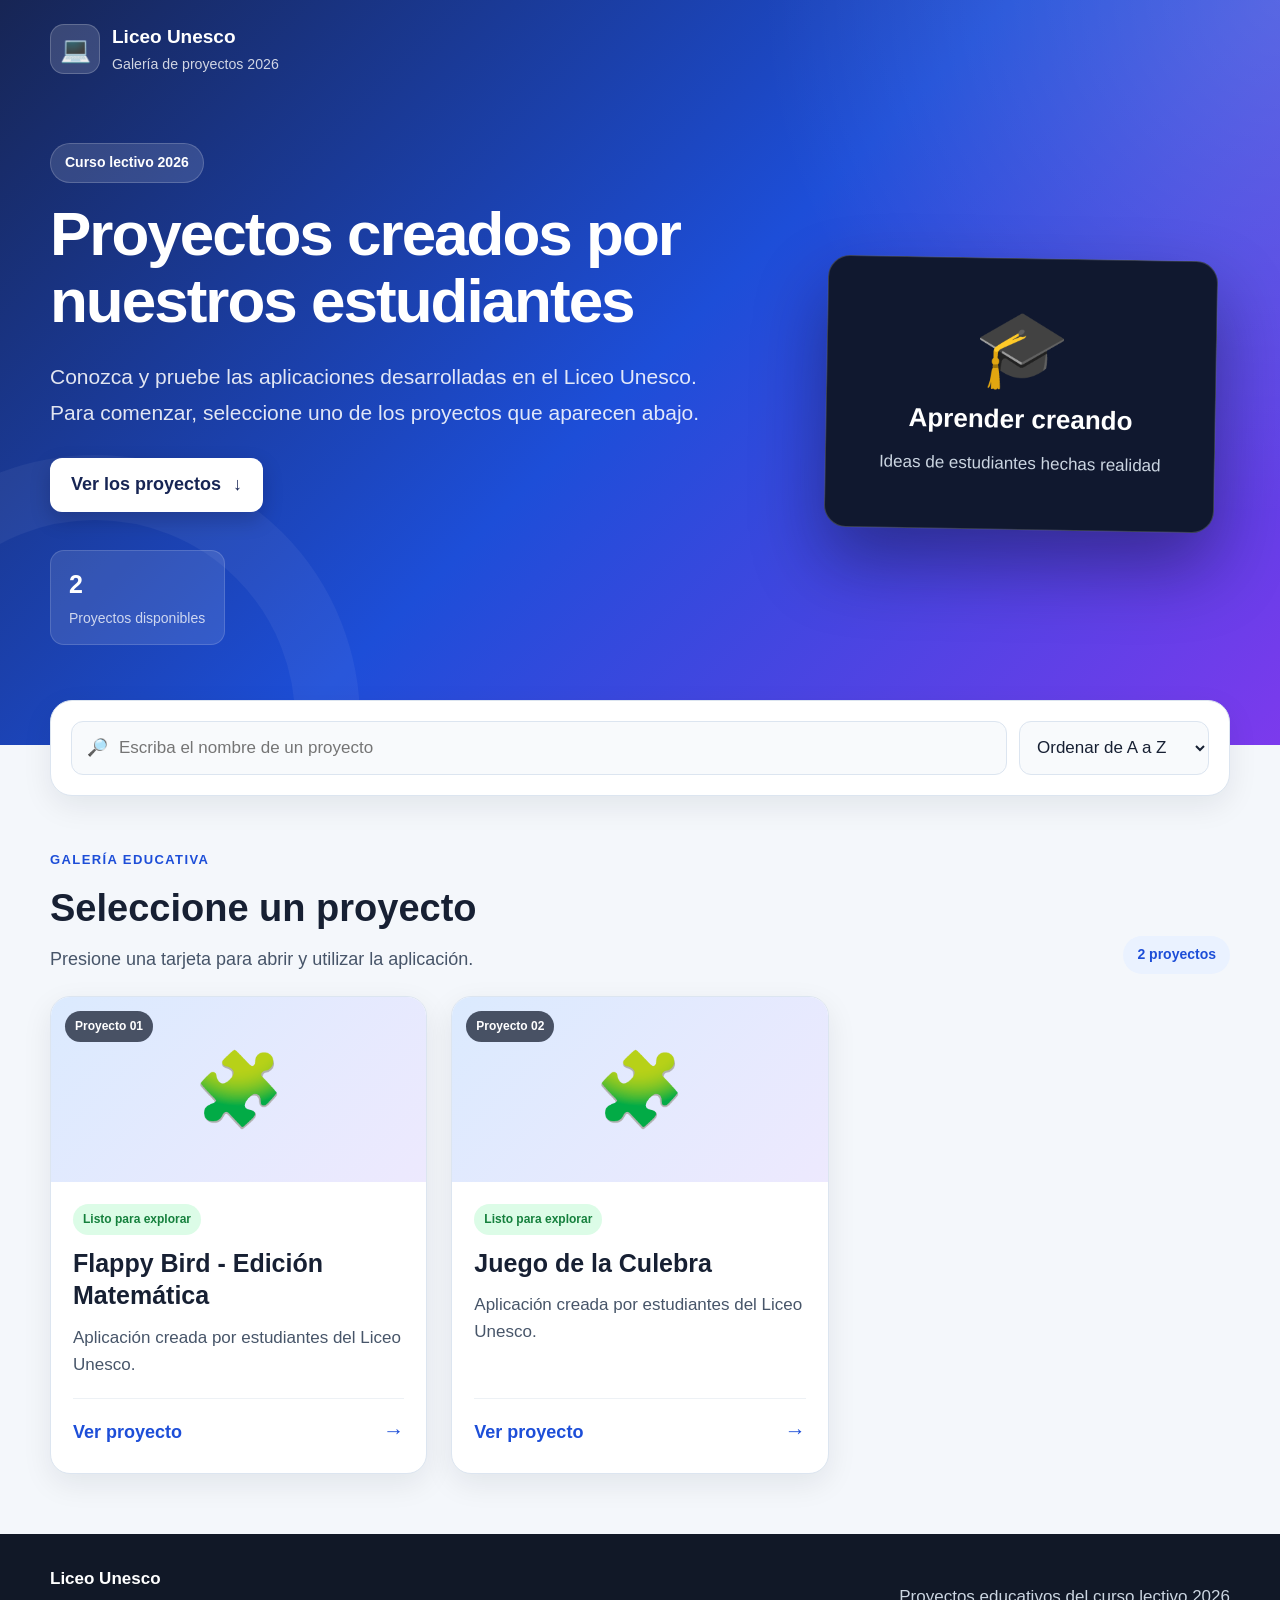
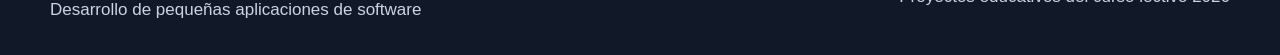
==== commit 45d3be30: "mejora codex" ====
--- a/index.html
+++ b/index.html
@@ -23,6 +23,10 @@
 
 <body>
 
+  <a class="saltar-contenido" href="#proyectos">
+    Ir directamente a los proyectos
+  </a>
+
   <header class="encabezado">
     <nav class="navegacion">
       <a href="./" class="marca">
@@ -30,7 +34,7 @@
 
         <span class="marca-texto">
           <strong>Liceo Unesco</strong>
-          <small>Proyectos educativos 2026</small>
+          <small>Galería de proyectos 2026</small>
         </span>
       </a>
     </nav>
@@ -40,51 +44,34 @@
         <span class="etiqueta">Curso lectivo 2026</span>
 
         <h1>
-          Desarrollo de pequeñas aplicaciones de software
+          Proyectos creados por nuestros estudiantes
         </h1>
 
         <p>
-          Galería de ejercicios y proyectos web realizados
-          por los estudiantes del Liceo Unesco mediante
-          HTML, CSS y JavaScript.
+          Conozca y pruebe las aplicaciones desarrolladas en el
+          Liceo Unesco. Para comenzar, seleccione uno de los
+          proyectos que aparecen abajo.
         </p>
+
+        <a class="boton-principal" href="#proyectos">
+          Ver los proyectos
+          <span aria-hidden="true">↓</span>
+        </a>
 
         <div class="estadisticas">
           <div class="estadistica">
             <strong id="totalProyectos">0</strong>
-            <span>Proyectos publicados</span>
-          </div>
-
-          <div class="estadistica">
-            <strong>HTML</strong>
-            <span>Estructura</span>
-          </div>
-
-          <div class="estadistica">
-            <strong>CSS</strong>
-            <span>Diseño</span>
-          </div>
-
-          <div class="estadistica">
-            <strong>JS</strong>
-            <span>Programación</span>
+            <span>Proyectos disponibles</span>
           </div>
         </div>
       </div>
 
       <div class="presentacion-ilustracion" aria-hidden="true">
         <div class="ventana-codigo">
-          <div class="ventana-barra">
-            <span></span>
-            <span></span>
-            <span></span>
-          </div>
-
           <div class="lineas-codigo">
-            <span>&lt;main&gt;</span>
-            <span>&nbsp;&nbsp;const aprender = true;</span>
-            <span>&nbsp;&nbsp;crearProyecto();</span>
-            <span>&lt;/main&gt;</span>
+            <span class="ilustracion-icono">🎓</span>
+            <strong>Aprender creando</strong>
+            <span>Ideas de estudiantes hechas realidad</span>
           </div>
         </div>
       </div>
@@ -93,14 +80,17 @@
 
   <main class="contenido-principal">
 
-    <section class="panel-controles">
+    <section
+      class="panel-controles"
+      aria-label="Herramientas para encontrar proyectos"
+    >
       <div class="buscador-contenedor">
         <span class="buscador-icono">🔎</span>
 
         <input
           type="search"
           id="buscador"
-          placeholder="Buscar un proyecto..."
+          placeholder="Escriba el nombre de un proyecto"
           autocomplete="off"
           aria-label="Buscar proyectos"
         >
@@ -120,20 +110,16 @@
         </option>
       </select>
 
-      <button
-        type="button"
-        id="botonActualizar"
-        class="boton-actualizar"
-      >
-        ↻ Actualizar
-      </button>
     </section>
 
-    <section class="seccion-proyectos">
+    <section id="proyectos" class="seccion-proyectos" tabindex="-1">
       <div class="seccion-encabezado">
         <div>
           <span class="subtitulo">Galería educativa</span>
-          <h2>Proyectos de los estudiantes</h2>
+          <h2>Seleccione un proyecto</h2>
+          <p class="ayuda-proyectos">
+            Presione una tarjeta para abrir y utilizar la aplicación.
+          </p>
         </div>
 
         <span id="contador" class="contador">
@@ -168,4 +154,4 @@
   </footer>
 
 </body>
-</html>+</html>
--- a/css/styles.css
+++ b/css/styles.css
@@ -26,12 +26,37 @@
     margin: 0;
     min-height: 100vh;
     font-family: Arial, Helvetica, sans-serif;
+    font-size: 17px;
+    line-height: 1.55;
     color: var(--texto);
     background: var(--fondo);
 }
 
 a {
     color: inherit;
+}
+
+.saltar-contenido {
+    position: fixed;
+    z-index: 100;
+    top: 12px;
+    left: 12px;
+    padding: 12px 18px;
+    color: white;
+    font-weight: bold;
+    text-decoration: none;
+    background: #111827;
+    border-radius: 8px;
+    transform: translateY(-150%);
+}
+
+.saltar-contenido:focus {
+    transform: translateY(0);
+}
+
+:focus-visible {
+    outline: 4px solid #facc15;
+    outline-offset: 4px;
 }
 
 button,
@@ -115,7 +140,7 @@
     z-index: 1;
     width: min(1180px, calc(100% - 32px));
     margin: 0 auto;
-    padding: 60px 0 105px;
+    padding: 45px 0 100px;
     display: grid;
     grid-template-columns: 1.25fr 0.75fr;
     align-items: center;
@@ -136,19 +161,40 @@
 .presentacion h1 {
     max-width: 780px;
     margin: 0;
-    font-size: clamp(38px, 6vw, 66px);
-    line-height: 1.05;
+    font-size: clamp(38px, 5.5vw, 62px);
+    line-height: 1.08;
     letter-spacing: -2px;
 }
 
 .presentacion p {
     max-width: 720px;
     margin: 24px 0 0;
-    font-size: 19px;
+    font-size: 21px;
     line-height: 1.7;
     color: rgba(255, 255, 255, 0.87);
 }
 
+.boton-principal {
+    width: fit-content;
+    min-height: 54px;
+    margin-top: 28px;
+    padding: 13px 21px;
+    display: inline-flex;
+    align-items: center;
+    gap: 12px;
+    color: #172554;
+    font-size: 18px;
+    font-weight: bold;
+    text-decoration: none;
+    background: white;
+    border-radius: 12px;
+    box-shadow: 0 8px 20px rgba(7, 11, 32, 0.22);
+}
+
+.boton-principal:hover {
+    background: #eff6ff;
+}
+
 .estadisticas {
     margin-top: 38px;
     display: flex;
@@ -157,7 +203,7 @@
 }
 
 .estadistica {
-    min-width: 125px;
+    min-width: 175px;
     padding: 14px 18px;
     background: rgba(255, 255, 255, 0.11);
     border: 1px solid rgba(255, 255, 255, 0.15);
@@ -170,12 +216,12 @@
 }
 
 .estadistica strong {
-    font-size: 19px;
+    font-size: 25px;
 }
 
 .estadistica span {
     margin-top: 4px;
-    font-size: 12px;
+    font-size: 14px;
     color: rgba(255, 255, 255, 0.76);
 }
 
@@ -187,35 +233,36 @@
 .ventana-codigo {
     width: min(100%, 390px);
     overflow: hidden;
-    transform: rotate(2deg);
+    transform: rotate(1deg);
     background: #10182f;
     border: 1px solid rgba(255, 255, 255, 0.18);
     border-radius: 22px;
     box-shadow: 0 35px 70px rgba(7, 11, 32, 0.4);
 }
 
-.ventana-barra {
-    padding: 16px;
-    display: flex;
-    gap: 8px;
-    background: rgba(255, 255, 255, 0.06);
-}
-
-.ventana-barra span {
-    width: 12px;
-    height: 12px;
-    background: white;
-    border-radius: 50%;
-    opacity: 0.7;
-}
-
 .lineas-codigo {
+    min-height: 270px;
     padding: 35px;
     display: flex;
     flex-direction: column;
-    gap: 16px;
-    font-family: Consolas, monospace;
-    color: #93c5fd;
+    justify-content: center;
+    align-items: center;
+    gap: 12px;
+    color: white;
+    text-align: center;
+}
+
+.lineas-codigo strong {
+    font-size: 26px;
+}
+
+.lineas-codigo > span:last-child {
+    color: #cbd5e1;
+}
+
+.ilustracion-icono {
+    font-size: 76px;
+    line-height: 1;
 }
 
 /* Contenido */
@@ -230,7 +277,7 @@
 .panel-controles {
     padding: 20px;
     display: grid;
-    grid-template-columns: 1fr auto auto;
+    grid-template-columns: 1fr auto;
     gap: 12px;
     background: white;
     border: 1px solid var(--borde);
@@ -253,7 +300,7 @@
 .buscador-contenedor input,
 .selector {
     width: 100%;
-    height: 48px;
+    height: 54px;
     color: var(--texto);
     background: #f8fafc;
     border: 1px solid var(--borde);
@@ -263,6 +310,7 @@
 
 .buscador-contenedor input {
     padding: 0 16px 0 47px;
+    font-size: 17px;
 }
 
 .selector {
@@ -277,30 +325,11 @@
     box-shadow: 0 0 0 4px rgba(59, 130, 246, 0.13);
 }
 
-.boton-actualizar {
-    height: 48px;
-    padding: 0 20px;
-    color: white;
-    font-weight: bold;
-    background: var(--primario);
-    border: none;
-    border-radius: 12px;
-    cursor: pointer;
-}
-
-.boton-actualizar:hover {
-    background: var(--primario-oscuro);
-}
-
-.boton-actualizar:disabled {
-    cursor: wait;
-    opacity: 0.65;
-}
-
 /* Proyectos */
 
 .seccion-proyectos {
     margin-top: 50px;
+    scroll-margin-top: 24px;
 }
 
 .seccion-encabezado {
@@ -322,6 +351,12 @@
 .seccion-encabezado h2 {
     margin: 7px 0 0;
     font-size: clamp(27px, 4vw, 38px);
+}
+
+.ayuda-proyectos {
+    margin: 8px 0 0;
+    color: #475569;
+    font-size: 18px;
 }
 
 .contador {
@@ -346,7 +381,7 @@
     overflow: hidden;
     display: flex;
     flex-direction: column;
-    min-height: 390px;
+    min-height: 380px;
     color: inherit;
     text-decoration: none;
     background: white;
@@ -365,6 +400,10 @@
     box-shadow: var(--sombra-grande);
 }
 
+.tarjeta-proyecto:focus-visible {
+    outline-color: var(--primario);
+}
+
 .tarjeta-imagen {
     position: relative;
     height: 185px;
@@ -424,13 +463,13 @@
 
 .tarjeta-contenido h3 {
     margin: 0;
-    font-size: 22px;
+    font-size: 25px;
     line-height: 1.3;
 }
 
 .tarjeta-contenido p {
     margin: 12px 0 20px;
-    color: var(--texto-suave);
+    color: #475569;
     line-height: 1.6;
 }
 
@@ -442,6 +481,11 @@
     color: var(--primario);
     font-weight: bold;
     border-top: 1px solid #edf1f5;
+}
+
+.tarjeta-accion span:first-child {
+    padding: 4px 0;
+    font-size: 18px;
 }
 
 .tarjeta-accion span:last-child {
@@ -558,9 +602,16 @@
         letter-spacing: -1px;
     }
 
+    .presentacion p {
+        font-size: 19px;
+    }
+
     .estadisticas {
-        display: grid;
-        grid-template-columns: 1fr 1fr;
+        display: block;
+    }
+
+    .estadistica {
+        width: 100%;
     }
 
     .panel-controles {
@@ -584,4 +635,18 @@
         align-items: flex-start;
         flex-direction: column;
     }
-}+}
+
+@media (prefers-reduced-motion: reduce) {
+    html {
+        scroll-behavior: auto;
+    }
+
+    *,
+    *::before,
+    *::after {
+        animation-duration: 0.01ms !important;
+        animation-iteration-count: 1 !important;
+        transition-duration: 0.01ms !important;
+    }
+}
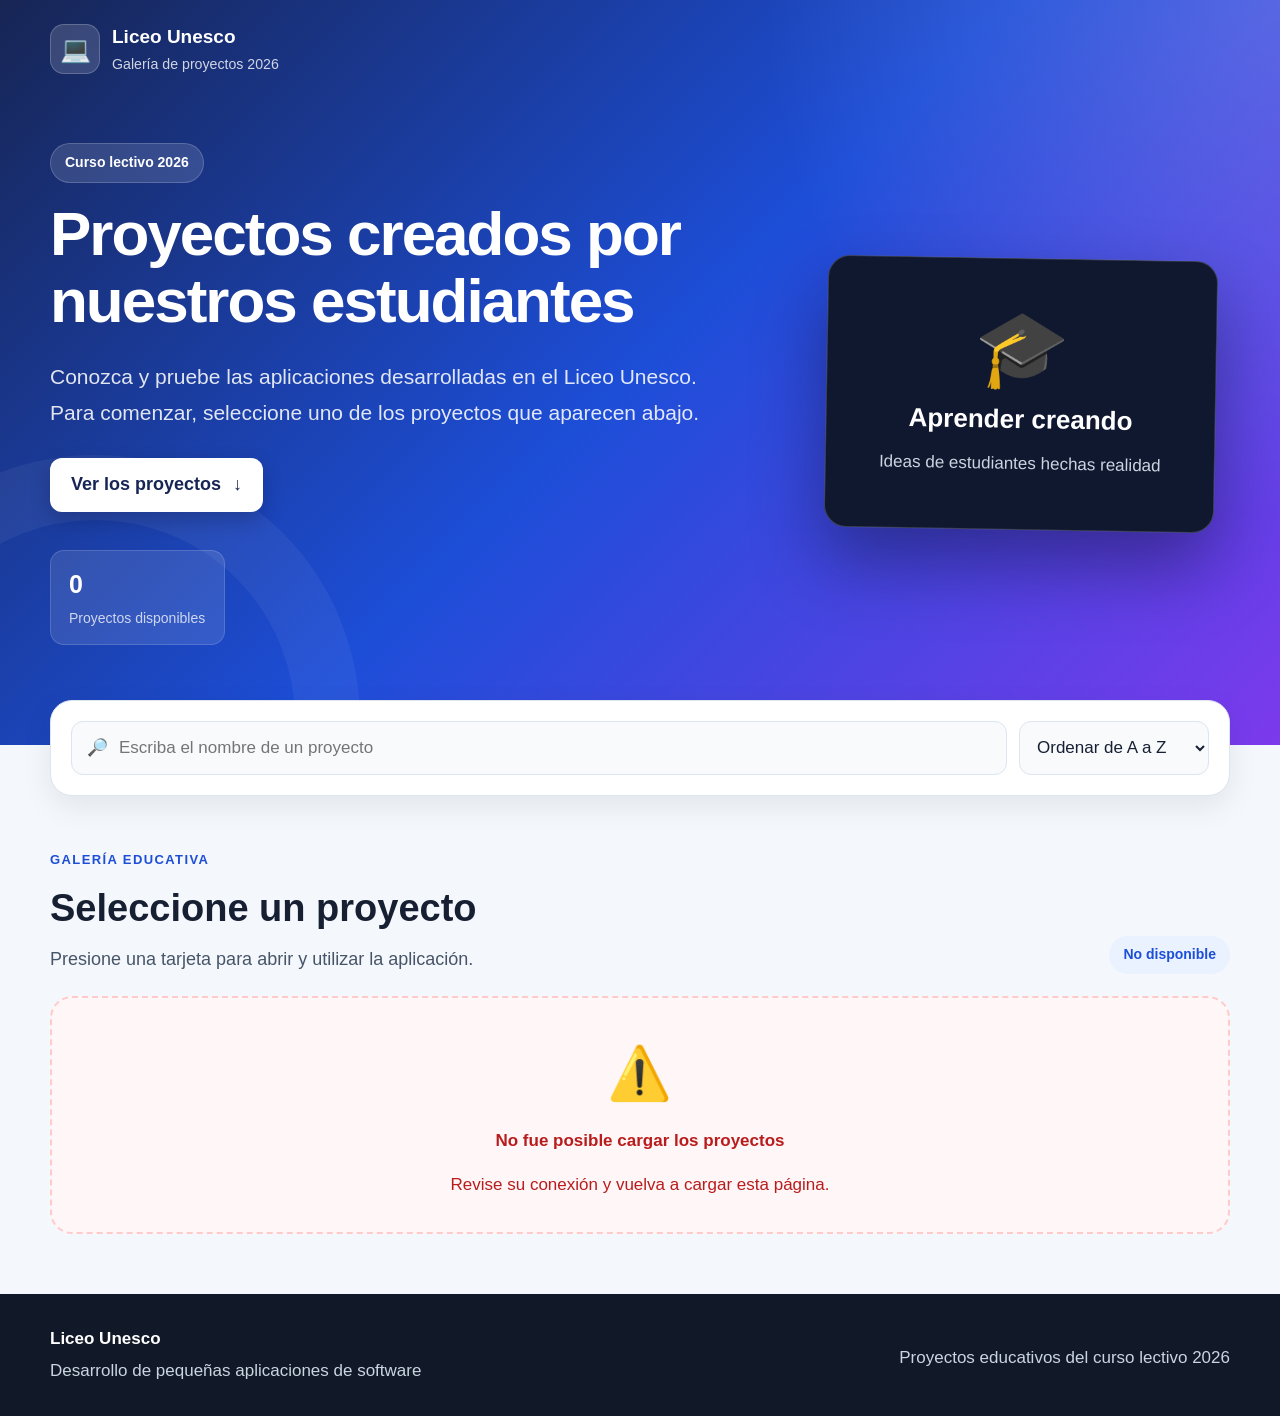
==== commit 2dc48968: "update" ====
--- a/index.html
+++ b/index.html
@@ -17,8 +17,8 @@
     Proyectos de Desarrollo de Software | Liceo Unesco
   </title>
 
-  <link rel="stylesheet" href="./css/styles.css">
-  <script src="./js/app.js" defer></script>
+  <link rel="stylesheet" href="./css/styles.css?v=20260805-2">
+  <script src="./js/app.js?v=20260805-2" defer></script>
 </head>
 
 <body>
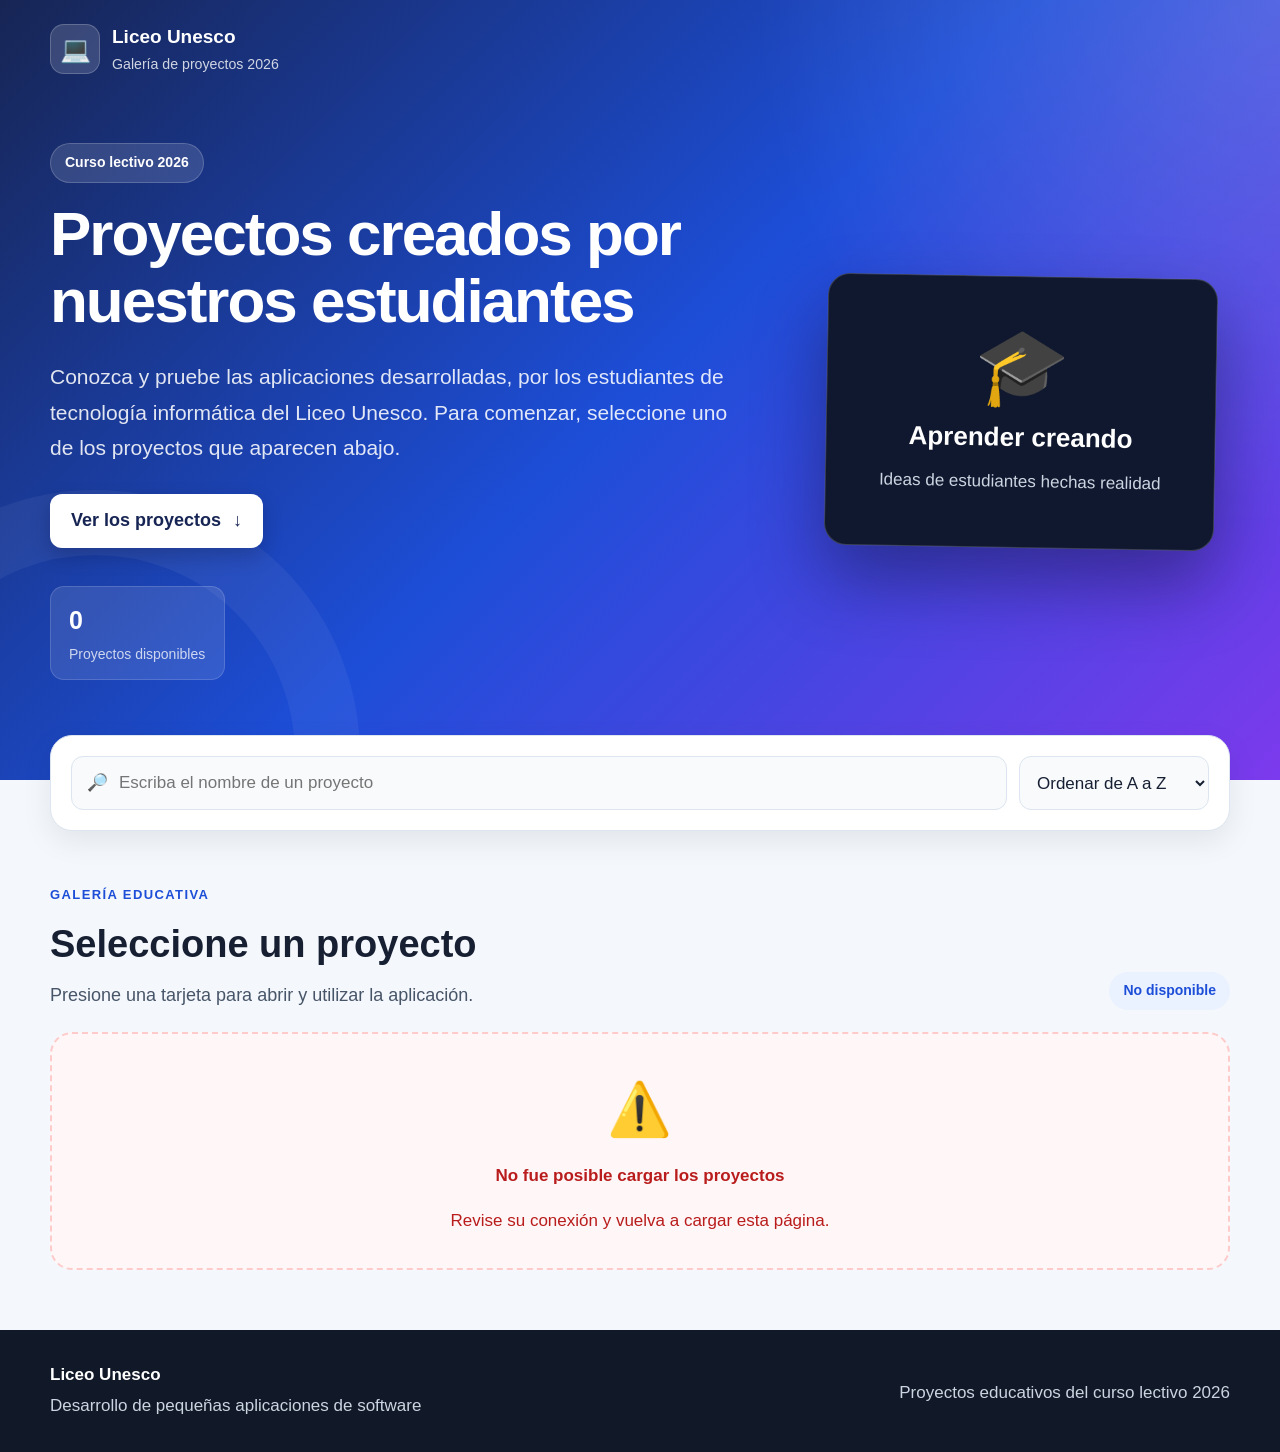
==== commit 1ac36a54: "Update index.html" ====
--- a/index.html
+++ b/index.html
@@ -48,7 +48,7 @@
         </h1>
 
         <p>
-          Conozca y pruebe las aplicaciones desarrolladas en el
+          Conozca y pruebe las aplicaciones desarrolladas, por los estudiantes de tecnología informática del
           Liceo Unesco. Para comenzar, seleccione uno de los
           proyectos que aparecen abajo.
         </p>
